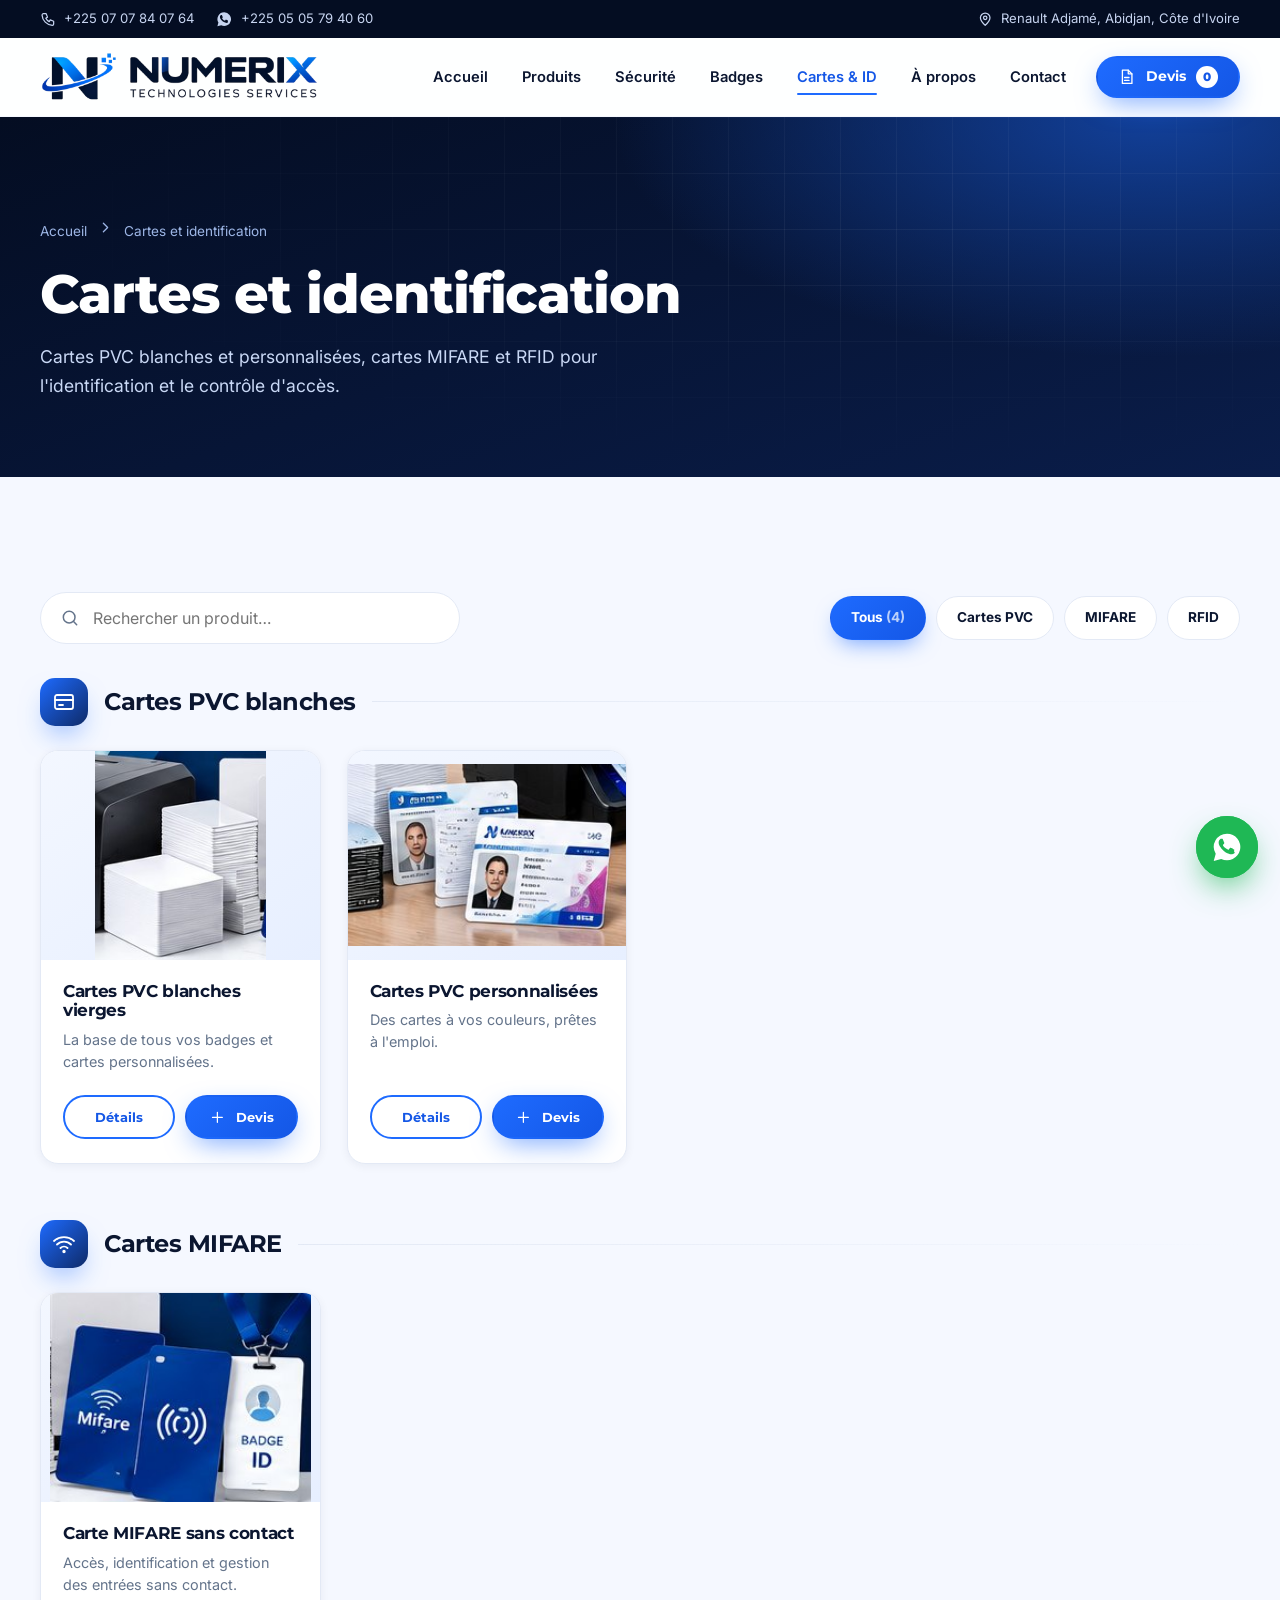
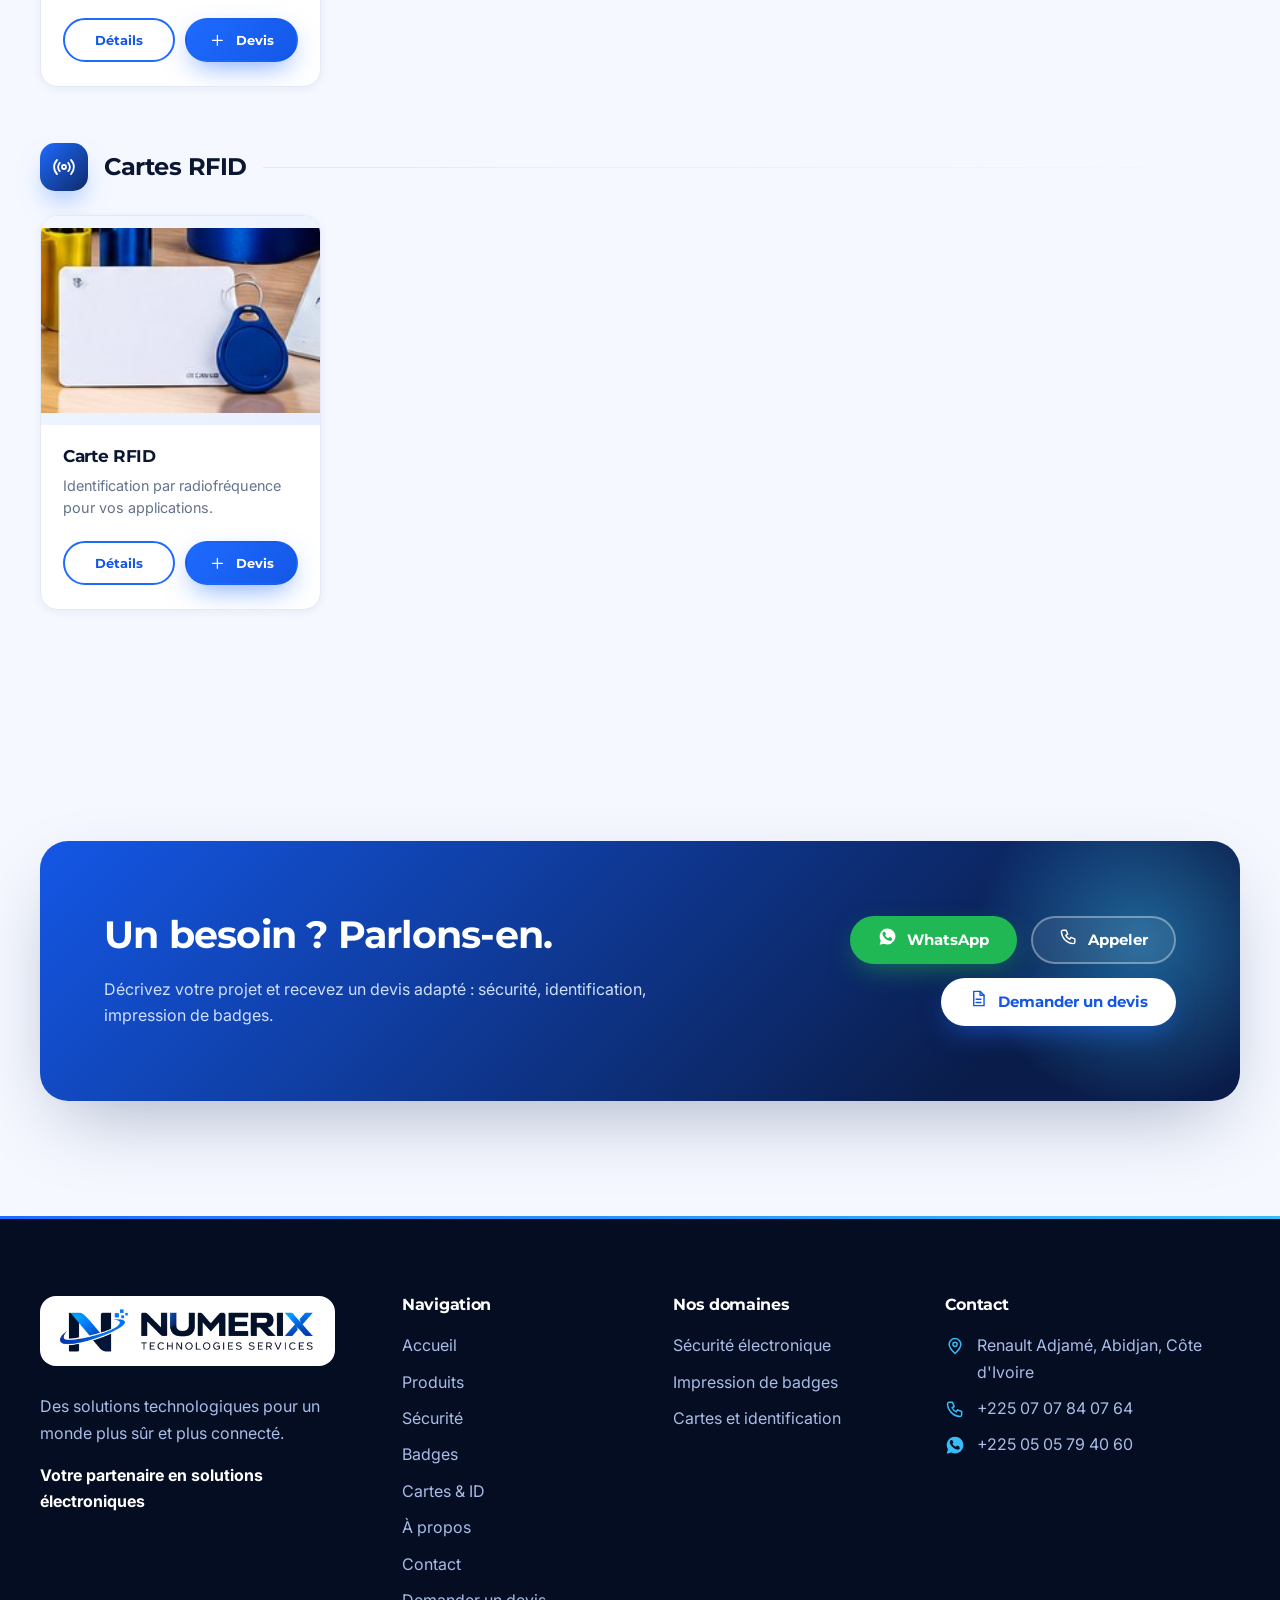
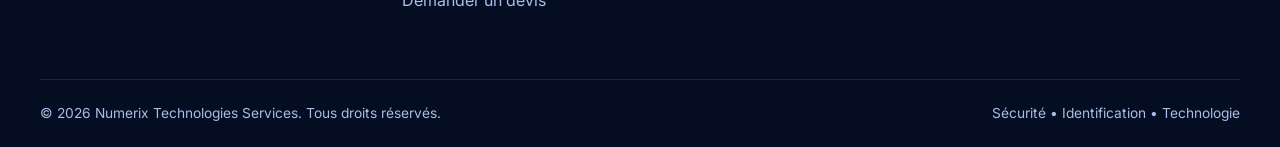
==== cartes.html @ d0f05a11 "Site Numerix Technologies Services" ====
<!DOCTYPE html>
<html lang="fr">
<head>
<meta charset="utf-8">
<meta name="viewport" content="width=device-width,initial-scale=1">
<title>Cartes et identification | Numerix Technologies Services</title>
<meta name="description" content="Cartes PVC blanches et personnalisées, cartes MIFARE et RFID pour l'identification et le contrôle d'accès.">
<meta name="theme-color" content="#071433">
<meta property="og:type" content="website">
<meta property="og:title" content="Cartes et identification | Numerix Technologies Services">
<meta property="og:description" content="Cartes PVC blanches et personnalisées, cartes MIFARE et RFID pour l'identification et le contrôle d'accès.">
<meta property="og:image" content="images/og.jpg">
<meta property="og:locale" content="fr_CI">
<link rel="icon" type="image/png" href="images/favicon-64.png">
<link rel="apple-touch-icon" href="images/favicon.png">
<link rel="preconnect" href="https://fonts.googleapis.com">
<link rel="preconnect" href="https://fonts.gstatic.com" crossorigin>
<link href="https://fonts.googleapis.com/css2?family=Inter:wght@400;500;600;700&family=Montserrat:wght@600;700;800&display=swap" rel="stylesheet">
<link rel="stylesheet" href="css/style.css">
</head>
<body data-page="cartes">
<div id="site-header"></div>
<noscript><div class="noscript">Veuillez activer JavaScript pour afficher le catalogue de produits.</div></noscript>
<main id="main">
<section class="page-hero"><div class="container">
  <nav class="crumbs" aria-label="Fil d'Ariane"><a href="index.html">Accueil</a> <i data-icon="chevr"></i> <span>Cartes et identification</span></nav>
  <h1 data-reveal>Cartes et identification</h1>
  <p data-reveal style="--d:.1s">Cartes PVC blanches et personnalisées, cartes MIFARE et RFID pour l'identification et le contrôle d'accès.</p>
</div></section>
<section class="section"><div class="container"><div id="catalog" data-group="cartes"></div></div></section>
<section class="section"><div class="container">
  <div class="cta" data-reveal="zoom">
    <div>
      <h2>Un besoin ? Parlons-en.</h2>
      <p>Décrivez votre projet et recevez un devis adapté : sécurité, identification, impression de badges.</p>
    </div>
    <div class="btns">
      <a class="btn btn-wa" data-link="wa"><i data-icon="whatsapp"></i> WhatsApp</a>
      <a class="btn btn-ghost" data-link="tel"><i data-icon="phone"></i> Appeler</a>
      <a class="btn btn-primary" href="devis.html" style="background:#fff;color:var(--blue-600)"><i data-icon="file"></i> Demander un devis</a>
    </div>
  </div>
</div></section>
</main>
<div id="site-footer"></div>
<script src="js/config.js"></script>
<script src="js/products.js"></script>
<script src="js/site.js"></script>
</body>
</html>
---- css/style.css ----
/* ==========================================================================
   NUMERIX TECHNOLOGIES SERVICES — Feuille de style
   Palette tirée du logo : bleu nuit + bleu électrique
   ========================================================================== */
:root{
  --navy-950:#040d22; --navy-900:#071433; --navy-800:#0a1d4a; --navy-700:#0e2a68;
  --blue-600:#1457e6; --blue-500:#1e6bff; --blue-400:#4d8dff; --sky:#38bdf8;
  --ink:#0b1630; --text:#33415c; --muted:#64748b;
  --bg:#f5f8ff; --white:#fff; --line:#e3e9f5;
  --wa:#1fb855; --wa-dark:#17a14a;
  --radius:18px; --radius-lg:28px;
  --shadow-sm:0 2px 10px rgba(10,29,74,.06);
  --shadow:0 12px 40px -12px rgba(10,29,74,.22);
  --shadow-lg:0 30px 80px -24px rgba(10,29,74,.35);
  --ease:cubic-bezier(.22,.8,.24,1);
  --head:'Montserrat',system-ui,sans-serif; --body:'Inter',system-ui,sans-serif;
  --header-h:78px;
}
*,*::before,*::after{box-sizing:border-box}
html{scroll-behavior:smooth;-webkit-text-size-adjust:100%}
body{margin:0;font-family:var(--body);font-size:16px;line-height:1.65;color:var(--text);background:var(--bg);overflow-x:hidden;opacity:0;animation:pageIn .6s .05s var(--ease) forwards}
@keyframes pageIn{to{opacity:1}}
img{max-width:100%;display:block}
a{color:inherit;text-decoration:none}
h1,h2,h3,h4{font-family:var(--head);color:var(--ink);line-height:1.15;margin:0 0 .5em;letter-spacing:-.02em}
p{margin:0 0 1em}
ul{margin:0;padding:0;list-style:none}
button{font:inherit;cursor:pointer}
:focus-visible{outline:3px solid var(--blue-400);outline-offset:3px;border-radius:6px}
.container{width:min(1200px,100% - 40px);margin-inline:auto}
.skip{position:absolute;left:-999px;top:8px;background:var(--blue-500);color:#fff;padding:10px 16px;border-radius:8px;z-index:999}
.skip:focus{left:8px}
.sr{position:absolute;width:1px;height:1px;overflow:hidden;clip:rect(0 0 0 0)}
svg.i{width:1.25em;height:1.25em;fill:none;stroke:currentColor;stroke-width:1.8;stroke-linecap:round;stroke-linejoin:round;flex:none}

/* ---------- Barre de progression + préchargement ---------- */
#progress{position:fixed;top:0;left:0;height:3px;width:0;background:linear-gradient(90deg,var(--blue-500),var(--sky));z-index:1100;transition:width .1s linear}

/* ---------- Boutons ---------- */
.btn{display:inline-flex;align-items:center;justify-content:center;gap:10px;min-height:48px;padding:0 26px;border-radius:999px;font-family:var(--head);font-weight:700;font-size:.95rem;border:2px solid transparent;transition:transform .35s var(--ease),box-shadow .35s var(--ease),background .3s,color .3s,border-color .3s;position:relative;overflow:hidden;cursor:pointer;white-space:nowrap}
.btn:hover{transform:translateY(-3px)}
.btn-primary{background:linear-gradient(135deg,var(--blue-500),var(--blue-600));color:#fff;box-shadow:0 10px 28px -8px rgba(30,107,255,.65)}
.btn-primary:hover{box-shadow:0 16px 36px -8px rgba(30,107,255,.8)}
.btn-primary::after{content:"";position:absolute;inset:0;background:linear-gradient(110deg,transparent 30%,rgba(255,255,255,.35) 50%,transparent 70%);transform:translateX(-120%);transition:transform .8s var(--ease)}
.btn-primary:hover::after{transform:translateX(120%)}
.btn-ghost{background:rgba(255,255,255,.08);color:#fff;border-color:rgba(255,255,255,.35);backdrop-filter:blur(6px)}
.btn-ghost:hover{background:#fff;color:var(--navy-800)}
.btn-outline{background:transparent;color:var(--blue-600);border-color:var(--blue-500)}
.btn-outline:hover{background:var(--blue-500);color:#fff}
.btn-wa{background:var(--wa);color:#fff;box-shadow:0 10px 28px -8px rgba(31,184,85,.6)}
.btn-wa:hover{background:var(--wa-dark)}
.btn-sm{min-height:42px;padding:0 20px;font-size:.88rem}
.btn-block{width:100%}

/* ---------- Barre supérieure + En-tête ---------- */
.topbar{background:var(--navy-950);color:#c7d4f0;font-size:.82rem}
.topbar .container{display:flex;justify-content:space-between;align-items:center;gap:16px;min-height:38px;flex-wrap:wrap}
.topbar a{display:inline-flex;align-items:center;gap:8px;transition:color .2s}
.topbar a:hover{color:#fff}
.topbar .tb-left,.topbar .tb-right{display:flex;gap:22px;align-items:center;flex-wrap:wrap}
.header{position:sticky;top:0;z-index:1000;border-bottom:1px solid transparent;transition:box-shadow .3s,border-color .3s}
.header::before{content:"";position:absolute;inset:0;z-index:-1;background:rgba(255,255,255,.88);backdrop-filter:blur(16px) saturate(1.4);-webkit-backdrop-filter:blur(16px) saturate(1.4);transition:background .3s}
.header.scrolled{box-shadow:0 8px 30px -12px rgba(10,29,74,.22);border-color:var(--line)}
.header.scrolled::before{background:rgba(255,255,255,.96)}
.brand,.burger{position:relative;z-index:1001}
.header .container{display:flex;align-items:center;justify-content:space-between;height:var(--header-h);gap:24px}
.brand{display:flex;align-items:center;flex:none}
.brand img{height:50px;width:auto;transition:transform .4s var(--ease)}
.brand:hover img{transform:scale(1.05)}
.nav{display:flex;align-items:center;gap:6px}
.nav a.link{position:relative;padding:10px 14px;font-weight:600;font-size:.92rem;color:var(--ink);border-radius:10px;transition:color .2s}
.nav a.link::after{content:"";position:absolute;left:14px;right:14px;bottom:4px;height:2px;border-radius:2px;background:var(--blue-500);transform:scaleX(0);transform-origin:left;transition:transform .35s var(--ease)}
.nav a.link:hover,.nav a.link.active{color:var(--blue-600)}
.nav a.link:hover::after,.nav a.link.active::after{transform:scaleX(1)}
.nav .btn{margin-left:10px}
.devis-count{display:inline-grid;place-items:center;min-width:22px;height:22px;padding:0 6px;border-radius:99px;background:#fff;color:var(--blue-600);font-size:.75rem;font-weight:800}
.burger{display:none;width:48px;height:48px;border-radius:14px;border:1px solid var(--line);background:#fff;place-items:center;position:relative}
.burger span{position:absolute;left:13px;right:13px;height:2px;background:var(--ink);border-radius:2px;transition:transform .35s var(--ease),opacity .2s,top .35s var(--ease)}
.burger span:nth-child(1){top:16px}.burger span:nth-child(2){top:23px}.burger span:nth-child(3){top:30px}
.burger.open span:nth-child(1){top:23px;transform:rotate(45deg)}
.burger.open span:nth-child(2){opacity:0}
.burger.open span:nth-child(3){top:23px;transform:rotate(-45deg)}

/* ---------- HERO ---------- */
.hero{position:relative;background:radial-gradient(1200px 600px at 85% -10%,#12409a 0%,transparent 60%),linear-gradient(160deg,var(--navy-950),var(--navy-800) 70%,#0b2a73);color:#fff;overflow:hidden;isolation:isolate}
.hero::before{content:"";position:absolute;inset:0;background-image:linear-gradient(rgba(255,255,255,.05) 1px,transparent 1px),linear-gradient(90deg,rgba(255,255,255,.05) 1px,transparent 1px);background-size:56px 56px;mask-image:radial-gradient(ellipse at 60% 40%,#000 20%,transparent 75%);-webkit-mask-image:radial-gradient(ellipse at 60% 40%,#000 20%,transparent 75%);z-index:-1}
.orb{position:absolute;border-radius:50%;filter:blur(70px);opacity:.55;z-index:-1;animation:float 14s ease-in-out infinite}
.orb.a{width:420px;height:420px;background:#1e6bff;top:-120px;right:8%}
.orb.b{width:320px;height:320px;background:#38bdf8;bottom:-120px;left:-60px;animation-delay:-5s;opacity:.35}
.orb.c{width:200px;height:200px;background:#6d5cff;top:40%;left:44%;animation-delay:-9s;opacity:.28}
@keyframes float{0%,100%{transform:translate3d(0,0,0) scale(1)}50%{transform:translate3d(30px,-34px,0) scale(1.1)}}
.particles{position:absolute;inset:0;z-index:-1;pointer-events:none}
.particles i{position:absolute;width:8px;height:8px;background:rgba(77,141,255,.7);border-radius:2px;animation:rise linear infinite}
@keyframes rise{from{transform:translateY(0) rotate(0);opacity:0}15%{opacity:1}to{transform:translateY(-110vh) rotate(180deg);opacity:0}}
.hero-inner{display:grid;grid-template-columns:1.05fr .95fr;gap:48px;align-items:center;min-height:calc(100vh - var(--header-h) - 38px);min-height:calc(100svh - var(--header-h) - 38px);max-height:860px;padding:56px 0 100px}
.hero-slides{position:relative;min-height:420px}
.slide{position:absolute;inset:0;opacity:0;visibility:hidden;transition:opacity .7s,visibility .7s}
.slide.active{opacity:1;visibility:visible;position:relative}
.eyebrow{display:inline-flex;align-items:center;gap:10px;padding:8px 16px;border-radius:99px;background:rgba(77,141,255,.16);border:1px solid rgba(124,170,255,.35);color:#bcd3ff;font-size:.8rem;font-weight:700;letter-spacing:.12em;text-transform:uppercase;margin-bottom:22px}
.eyebrow .dot{width:8px;height:8px;border-radius:50%;background:var(--sky);box-shadow:0 0 0 0 rgba(56,189,248,.7);animation:pulse 2s infinite}
@keyframes pulse{70%{box-shadow:0 0 0 12px rgba(56,189,248,0)}100%{box-shadow:0 0 0 0 rgba(56,189,248,0)}}
.hero h1,.hero .hl{font-size:clamp(2.1rem,4.4vw,3.8rem);color:#fff;font-weight:800;margin:0 0 .45em;font-family:var(--head);line-height:1.12;letter-spacing:-.02em}
.hero .w.em{background:linear-gradient(90deg,#6fa3ff,var(--sky));-webkit-background-clip:text;background-clip:text;color:transparent}
.hero p.lead{font-size:clamp(1rem,1.5vw,1.2rem);color:#c9d8f5;max-width:560px;margin-bottom:30px}
.hero .btns{display:flex;gap:14px;flex-wrap:wrap}
.slide.active .w{display:inline-block;opacity:0;transform:translateY(26px);animation:wordUp .8s var(--ease) forwards}
.slide.active .eyebrow,.slide.active p.lead,.slide.active .btns{opacity:0;animation:fadeUp .8s .35s var(--ease) forwards}
.slide.active p.lead{animation-delay:.55s}.slide.active .btns{animation-delay:.75s}
@keyframes wordUp{to{opacity:1;transform:none}}
@keyframes fadeUp{from{opacity:0;transform:translateY(20px)}to{opacity:1;transform:none}}
.hero-visual{position:relative;display:grid;place-items:center;perspective:1200px}
.show-card{position:relative;width:min(100%,520px);aspect-ratio:1/1;border-radius:var(--radius-lg);background:linear-gradient(145deg,#fff,#eaf1ff);box-shadow:var(--shadow-lg),0 0 0 1px rgba(255,255,255,.25);overflow:hidden;transform-style:preserve-3d;transition:transform .2s ease-out}
.show-card img{position:absolute;inset:0;width:100%;height:100%;object-fit:cover;opacity:0;transform:scale(1.12);transition:opacity .9s,transform 6s linear}
.show-card img.active{opacity:1;transform:scale(1)}
.show-card::after{content:"";position:absolute;inset:0;background:linear-gradient(180deg,transparent 60%,rgba(7,20,51,.25));pointer-events:none}
.scan{position:absolute;left:0;right:0;height:3px;background:linear-gradient(90deg,transparent,var(--sky),transparent);box-shadow:0 0 22px 4px rgba(56,189,248,.7);animation:scan 4.5s ease-in-out infinite;z-index:2}
@keyframes scan{0%,100%{top:6%;opacity:0}10%,90%{opacity:1}50%{top:94%}}
.chip{position:absolute;display:flex;align-items:center;gap:10px;padding:12px 16px;border-radius:16px;background:rgba(255,255,255,.96);color:var(--ink);font-family:var(--head);font-weight:700;font-size:.82rem;box-shadow:var(--shadow);z-index:3;animation:bob 6s ease-in-out infinite}
.chip svg{color:var(--blue-500);width:1.5em;height:1.5em}
.chip small{display:block;font-family:var(--body);font-weight:500;color:var(--muted);font-size:.72rem}
.chip.c1{top:8%;left:-6%}.chip.c2{bottom:12%;right:-5%;animation-delay:-2s}.chip.c3{bottom:-3%;left:8%;animation-delay:-4s}
@keyframes bob{0%,100%{transform:translateY(0)}50%{transform:translateY(-12px)}}
.hero-ctrl{position:absolute;left:0;right:0;bottom:30px;z-index:5}
.hero-ctrl .container{display:flex;align-items:center;gap:18px}
.dots{display:flex;gap:10px;flex:1;max-width:420px}
.dots button{flex:1;height:44px;padding:0;background:none;border:0;position:relative;color:rgba(255,255,255,.7);font-family:var(--head);font-weight:700;font-size:.78rem;text-align:left;display:flex;align-items:flex-end;padding-bottom:6px}
.dots button::before{content:"";position:absolute;left:0;right:0;bottom:0;height:3px;border-radius:3px;background:rgba(255,255,255,.22)}
.dots button::after{content:"";position:absolute;left:0;bottom:0;height:3px;border-radius:3px;background:var(--sky);width:0}
.dots button.active{color:#fff}
.dots button.active::after{animation:prog var(--dur,6s) linear forwards}
.hero.paused .dots button.active::after{animation-play-state:paused}
@keyframes prog{to{width:100%}}
.arrows{display:flex;gap:10px;margin-left:auto}
.arrows button{width:48px;height:48px;border-radius:50%;border:1px solid rgba(255,255,255,.35);background:rgba(255,255,255,.08);color:#fff;display:grid;place-items:center;transition:background .3s,transform .3s var(--ease)}
.arrows button:hover{background:var(--blue-500);transform:scale(1.08)}
.scroll-hint{position:absolute;right:20px;bottom:36px;display:none}

/* ---------- Bandeau défilant ---------- */
.marquee{background:#fff;border-bottom:1px solid var(--line);overflow:hidden;padding:18px 0;position:relative}
.marquee::before,.marquee::after{content:"";position:absolute;top:0;bottom:0;width:90px;z-index:2;pointer-events:none}
.marquee::before{left:0;background:linear-gradient(90deg,#fff,transparent)}.marquee::after{right:0;background:linear-gradient(-90deg,#fff,transparent)}
.track{display:flex;gap:56px;width:max-content;animation:marq 38s linear infinite}
.marquee:hover .track{animation-play-state:paused}
.track span{display:inline-flex;align-items:center;gap:12px;font-family:var(--head);font-weight:700;color:var(--navy-800);font-size:.95rem;white-space:nowrap}
.track span svg{color:var(--blue-500)}
@keyframes marq{to{transform:translateX(-50%)}}

/* ---------- Sections ---------- */
section{position:relative}
.section{padding:clamp(64px,9vw,120px) 0}
.section.alt{background:#fff}
.section.dark{background:linear-gradient(160deg,var(--navy-950),var(--navy-800));color:#c9d8f5}
.section.dark h2,.section.dark h3{color:#fff}
.sh{max-width:720px;margin:0 auto clamp(36px,5vw,64px);text-align:center}
.sh.left{margin-left:0;text-align:left}
.kicker{display:inline-block;font-family:var(--head);font-weight:800;font-size:.78rem;letter-spacing:.18em;text-transform:uppercase;color:var(--blue-500);margin-bottom:14px;position:relative;padding:0 34px}
.kicker::before,.kicker::after{content:"";position:absolute;top:50%;width:24px;height:2px;background:var(--blue-500);border-radius:2px}
.kicker::before{left:0}.kicker::after{right:0}
.sh.left .kicker{padding-left:0}.sh.left .kicker::before{display:none}
.section.dark .kicker{color:var(--sky)}.section.dark .kicker::before,.section.dark .kicker::after{background:var(--sky)}
.sh h2{font-size:clamp(1.8rem,3.4vw,2.8rem);font-weight:800}
.sh p{color:var(--muted);font-size:1.05rem}
.section.dark .sh p{color:#a9bde6}

/* ---------- Cartes catégories ---------- */
.grid{display:grid;gap:26px}
.grid.cats{grid-template-columns:repeat(3,1fr)}
.tilt{transform-style:preserve-3d;transition:transform .25s ease-out,box-shadow .4s}
.cat-card{position:relative;background:#fff;border:1px solid var(--line);border-radius:var(--radius-lg);padding:34px 30px 30px;overflow:hidden;display:flex;flex-direction:column;gap:12px;box-shadow:var(--shadow-sm);transition:transform .4s var(--ease),box-shadow .4s,border-color .4s}
.cat-card::before{content:"";position:absolute;inset:0;background:radial-gradient(500px circle at var(--mx,50%) var(--my,0%),rgba(30,107,255,.12),transparent 45%);opacity:0;transition:opacity .4s}
.cat-card:hover{transform:translateY(-8px);box-shadow:var(--shadow);border-color:#c9d9ff}
.cat-card:hover::before{opacity:1}
.cat-ic{width:64px;height:64px;border-radius:20px;display:grid;place-items:center;background:linear-gradient(135deg,var(--blue-500),var(--navy-700));color:#fff;box-shadow:0 14px 28px -10px rgba(30,107,255,.6);transition:transform .5s var(--ease)}
.cat-ic svg{width:30px;height:30px}
.cat-card:hover .cat-ic{transform:rotate(-8deg) scale(1.1)}
.cat-card h3{font-size:1.25rem;margin:8px 0 0}
.cat-card p{color:var(--muted);margin:0;font-size:.95rem}
.cat-card .go{margin-top:auto;padding-top:10px;display:inline-flex;align-items:center;gap:8px;font-family:var(--head);font-weight:700;color:var(--blue-600);font-size:.9rem}
.cat-card .go svg{transition:transform .35s var(--ease)}
.cat-card:hover .go svg{transform:translateX(6px)}
.cat-card .num{position:absolute;right:22px;top:10px;font-family:var(--head);font-weight:800;font-size:4.5rem;color:rgba(30,107,255,.07);line-height:1}

/* ---------- Cartes produits ---------- */
.grid.prods{grid-template-columns:repeat(auto-fill,minmax(270px,1fr))}
.p-card{background:#fff;border:1px solid var(--line);border-radius:var(--radius);overflow:hidden;display:flex;flex-direction:column;box-shadow:var(--shadow-sm);transition:transform .4s var(--ease),box-shadow .4s,border-color .4s;position:relative}
.p-card:hover{transform:translateY(-8px);box-shadow:var(--shadow);border-color:#c9d9ff}
.p-img{position:relative;aspect-ratio:4/3;background:linear-gradient(145deg,#f3f7ff,#e7efff);overflow:hidden;display:block}
.p-img::before,.g-main::before{content:"";position:absolute;inset:-24px;background:var(--pimg) center/cover;filter:blur(22px) saturate(1.15);opacity:.8;transform:scale(1.1)}
.p-img img{position:relative;z-index:1;width:100%;height:100%;object-fit:contain;transition:transform .8s var(--ease)}
.p-card:hover .p-img img{transform:scale(1.09)}
.p-img::after{content:"";position:absolute;inset:0;background:linear-gradient(180deg,transparent 55%,rgba(7,20,51,.18));opacity:0;transition:opacity .4s}
.p-card:hover .p-img::after{opacity:1}
.p-badge{position:absolute;top:14px;left:14px;z-index:2;padding:6px 14px;border-radius:99px;font-family:var(--head);font-weight:800;font-size:.72rem;letter-spacing:.06em;text-transform:uppercase;background:var(--blue-500);color:#fff;box-shadow:0 8px 18px -6px rgba(30,107,255,.7)}
.p-cat{position:absolute;bottom:12px;left:14px;z-index:2;padding:5px 12px;border-radius:99px;font-size:.72rem;font-weight:700;background:rgba(255,255,255,.94);color:var(--navy-800);backdrop-filter:blur(6px);opacity:0;transform:translateY(8px);transition:.4s var(--ease)}
.p-card:hover .p-cat{opacity:1;transform:none}
.ph{width:100%;height:100%;display:grid;place-items:center;background:radial-gradient(circle at 30% 20%,#fff,#e4edff 70%);color:var(--blue-500)}
.ph div{text-align:center;padding:20px}
.ph svg{width:54px;height:54px;stroke-width:1.4;opacity:.8}
.ph small{display:block;margin-top:8px;font-size:.72rem;color:var(--muted);font-weight:600;letter-spacing:.04em}
.p-body{padding:22px 22px 24px;display:flex;flex-direction:column;gap:8px;flex:1}
.p-body h3{font-size:1.06rem;margin:0}
.p-body h3 a:hover{color:var(--blue-600)}
.p-body p{margin:0;color:var(--muted);font-size:.9rem;line-height:1.55}
.price-row{display:flex;align-items:baseline;gap:10px;flex-wrap:wrap;min-height:0}
.price{font-family:var(--head);font-weight:800;font-size:1.3rem;color:var(--blue-600)}
.price small{font-size:.75rem;font-weight:700;color:var(--muted)}
.price-old{color:var(--muted);text-decoration:line-through;font-size:.9rem}
.price-empty{font-size:.85rem;font-weight:600;color:var(--muted)}
.p-actions{display:flex;gap:10px;margin-top:auto;padding-top:14px}
.p-actions .btn{flex:1;min-height:44px;padding:0 14px;font-size:.84rem}
.p-actions .btn-icon{flex:none;width:44px;padding:0}
.added{background:#e8fbef!important;border-color:var(--wa)!important;color:var(--wa-dark)!important}

/* ---------- Filtres ---------- */
.toolbar{display:flex;gap:16px;align-items:center;justify-content:space-between;flex-wrap:wrap;margin-bottom:34px}
.search{position:relative;flex:1;min-width:240px;max-width:420px}
.search input{width:100%;height:52px;border-radius:99px;border:1.5px solid var(--line);background:#fff;padding:0 22px 0 52px;font:inherit;color:var(--ink);transition:border-color .3s,box-shadow .3s}
.search input:focus{outline:none;border-color:var(--blue-500);box-shadow:0 0 0 5px rgba(30,107,255,.14)}
.search svg{position:absolute;left:20px;top:50%;transform:translateY(-50%);color:var(--muted)}
.filters{display:flex;gap:10px;flex-wrap:wrap}
.filters button{min-height:44px;padding:0 20px;border-radius:99px;border:1.5px solid var(--line);background:#fff;color:var(--ink);font-weight:700;font-size:.85rem;transition:.3s var(--ease)}
.filters button:hover{border-color:var(--blue-400);color:var(--blue-600)}
.filters button.active{background:linear-gradient(135deg,var(--blue-500),var(--blue-600));color:#fff;border-color:transparent;box-shadow:0 10px 22px -8px rgba(30,107,255,.65)}
.cat-title{display:flex;align-items:center;gap:16px;margin:56px 0 24px;font-size:1.5rem}
.cat-title:first-child{margin-top:0}
.cat-title .cat-ic{width:48px;height:48px;border-radius:15px}
.cat-title .cat-ic svg{width:24px;height:24px}
.cat-title::after{content:"";flex:1;height:1px;background:linear-gradient(90deg,var(--line),transparent)}
.empty{text-align:center;padding:60px 20px;color:var(--muted);display:none}
.empty.show{display:block}

/* ---------- Bandeau gamme (parallax) ---------- */
.band{position:relative;min-height:520px;padding:90px 0;display:flex;align-items:center;overflow:hidden;color:#fff;isolation:isolate}
.band .bg{position:absolute;inset:-12% 0;background-size:cover;background-position:center;z-index:-2;will-change:transform}
.band::after{content:"";position:absolute;inset:0;background:linear-gradient(90deg,rgba(4,13,34,.94) 0%,rgba(7,20,51,.82) 42%,rgba(7,20,51,.25) 100%);z-index:-1}
.band h2{color:#fff;font-size:clamp(1.8rem,3.4vw,2.8rem);font-weight:800}
.band p{color:#c9d8f5;max-width:520px}
.band ul{margin:22px 0 32px;display:grid;gap:12px}
.band li{display:flex;gap:12px;align-items:center;font-weight:600}
.band li svg{color:var(--sky)}

/* ---------- Atouts ---------- */
.grid.why{grid-template-columns:repeat(4,1fr);gap:22px}
.why-card{padding:30px 26px;border-radius:var(--radius);background:rgba(255,255,255,.06);border:1px solid rgba(255,255,255,.14);transition:transform .4s var(--ease),background .4s,border-color .4s}
.why-card:hover{transform:translateY(-8px);background:rgba(255,255,255,.1);border-color:rgba(124,170,255,.5)}
.why-card .cat-ic{margin-bottom:18px}
.why-card h3{font-size:1.1rem;color:#fff}
.why-card p{margin:0;color:#a9bde6;font-size:.93rem}

/* ---------- Statistiques ---------- */
.stats{display:grid;grid-template-columns:repeat(3,1fr);gap:20px;margin-top:-64px;position:relative;z-index:6}
.stat{background:#fff;border-radius:var(--radius);padding:28px 24px;text-align:center;box-shadow:var(--shadow);border:1px solid var(--line)}
.stat b{display:block;font-family:var(--head);font-size:clamp(2rem,4vw,3rem);font-weight:800;color:var(--blue-600);line-height:1}
.stat span{display:block;margin-top:8px;color:var(--muted);font-weight:600;font-size:.92rem}

/* ---------- Secteurs ---------- */
.sectors{display:flex;flex-wrap:wrap;gap:12px;justify-content:center}
.sector{display:inline-flex;align-items:center;gap:10px;padding:14px 22px;border-radius:99px;background:#fff;border:1px solid var(--line);font-weight:700;color:var(--ink);box-shadow:var(--shadow-sm);transition:transform .35s var(--ease),border-color .3s,box-shadow .3s}
.sector svg{color:var(--blue-500)}
.sector:hover{transform:translateY(-5px) scale(1.04);border-color:var(--blue-400);box-shadow:var(--shadow)}

/* ---------- Étapes ---------- */
.steps{display:grid;grid-template-columns:repeat(3,1fr);gap:26px;counter-reset:s;position:relative}
.step{background:#fff;border-radius:var(--radius);padding:34px 28px;border:1px solid var(--line);position:relative;box-shadow:var(--shadow-sm);transition:transform .4s var(--ease),box-shadow .4s}
.step:hover{transform:translateY(-6px);box-shadow:var(--shadow)}
.step::before{counter-increment:s;content:"0" counter(s);display:grid;place-items:center;width:54px;height:54px;border-radius:50%;background:linear-gradient(135deg,var(--blue-500),var(--navy-700));color:#fff;font-family:var(--head);font-weight:800;margin-bottom:18px;box-shadow:0 12px 24px -8px rgba(30,107,255,.6)}
.step h3{font-size:1.15rem}.step p{margin:0;color:var(--muted)}

/* ---------- Appel à l'action ---------- */
.cta{padding:clamp(40px,6vw,72px) clamp(24px,5vw,64px);border-radius:var(--radius-lg);background:linear-gradient(135deg,var(--blue-600),var(--navy-800) 80%);color:#fff;display:grid;grid-template-columns:1.4fr 1fr;gap:30px;align-items:center;position:relative;overflow:hidden;box-shadow:var(--shadow-lg)}
.cta::before{content:"";position:absolute;right:-80px;top:-80px;width:360px;height:360px;border-radius:50%;background:radial-gradient(circle,rgba(56,189,248,.45),transparent 65%);animation:float 12s ease-in-out infinite}
.cta h2{color:#fff;font-size:clamp(1.6rem,3vw,2.4rem);position:relative}
.cta p{color:#cfe0ff;position:relative;margin:0}
.cta .btns{display:flex;gap:14px;flex-wrap:wrap;justify-content:flex-end;position:relative}

/* ---------- Pied de page ---------- */
.footer{background:var(--navy-950);color:#a9bde6;padding:80px 0 0;position:relative;overflow:hidden}
.footer::before{content:"";position:absolute;inset:0 0 auto 0;height:3px;background:linear-gradient(90deg,var(--blue-500),var(--sky),var(--blue-500));background-size:200% 100%;animation:shine 6s linear infinite}
@keyframes shine{to{background-position:200% 0}}
.f-grid{display:grid;grid-template-columns:1.4fr 1fr 1fr 1.3fr;gap:44px;padding-bottom:56px}
.f-logo{display:inline-block;background:#fff;border-radius:16px;padding:12px 18px;margin-bottom:20px}
.f-logo img{height:46px;width:auto}
.footer h4{color:#fff;font-size:1rem;margin-bottom:18px}
.footer li{margin-bottom:10px}
.footer a{transition:color .2s,transform .2s;display:inline-block}
.footer a:hover{color:#fff;transform:translateX(4px)}
.f-contact li{display:flex;gap:12px;align-items:flex-start}
.f-contact svg{color:var(--sky);margin-top:4px}
.socials{display:flex;gap:10px;margin-top:20px}
.socials a{width:44px;height:44px;border-radius:50%;display:grid;place-items:center;background:rgba(255,255,255,.08);transition:background .3s,transform .3s var(--ease)}
.socials a:hover{background:var(--blue-500);transform:translateY(-4px)!important}
.copy{border-top:1px solid rgba(255,255,255,.1);padding:22px 0;display:flex;justify-content:space-between;gap:12px;flex-wrap:wrap;font-size:.86rem}

/* ---------- Pages internes ---------- */
.page-hero{background:radial-gradient(900px 400px at 90% 0%,#12409a,transparent 60%),linear-gradient(160deg,var(--navy-950),var(--navy-800));color:#fff;padding:clamp(56px,8vw,110px) 0 clamp(48px,6vw,80px);position:relative;overflow:hidden}
.page-hero::before{content:"";position:absolute;inset:0;background-image:linear-gradient(rgba(255,255,255,.05) 1px,transparent 1px),linear-gradient(90deg,rgba(255,255,255,.05) 1px,transparent 1px);background-size:56px 56px;mask-image:radial-gradient(ellipse at 70% 30%,#000 10%,transparent 70%);-webkit-mask-image:radial-gradient(ellipse at 70% 30%,#000 10%,transparent 70%)}
.page-hero .container{position:relative}
.crumbs{display:flex;gap:10px;align-items:center;font-size:.85rem;color:#9db6e6;margin-bottom:20px;flex-wrap:wrap}
.crumbs a:hover{color:#fff}
.page-hero h1{color:#fff;font-size:clamp(2rem,4.4vw,3.4rem);font-weight:800;margin-bottom:.3em}
.page-hero p{color:#c9d8f5;max-width:640px;font-size:1.1rem;margin:0}

/* ---------- Fiche produit ---------- */
.detail{display:grid;grid-template-columns:1.05fr 1fr;gap:clamp(28px,5vw,64px);align-items:start}
.gallery{position:sticky;top:calc(var(--header-h) + 20px)}
.g-main{position:relative;aspect-ratio:1/1;border-radius:var(--radius-lg);overflow:hidden;background:linear-gradient(145deg,#f3f7ff,#e4edff);border:1px solid var(--line);box-shadow:var(--shadow);cursor:zoom-in}
.g-main img{position:relative;z-index:1;width:100%;height:100%;object-fit:contain;transition:transform .15s ease-out,opacity .4s}
.g-main.zoom img{transform:scale(1.8)}
.thumbs{display:flex;gap:12px;margin-top:14px;flex-wrap:wrap}
.thumbs button{width:84px;height:84px;border-radius:14px;overflow:hidden;border:2px solid var(--line);padding:0;background:#fff;transition:.3s var(--ease)}
.thumbs button img{width:100%;height:100%;object-fit:cover}
.thumbs button.active,.thumbs button:hover{border-color:var(--blue-500);transform:translateY(-3px)}
.d-info h1{font-size:clamp(1.7rem,3vw,2.5rem);font-weight:800}
.d-cat{display:inline-flex;align-items:center;gap:8px;padding:7px 16px;border-radius:99px;background:#e8f0ff;color:var(--blue-600);font-weight:700;font-size:.82rem;margin-bottom:16px}
.d-price{margin:18px 0;padding:18px 22px;border-radius:var(--radius);background:linear-gradient(135deg,#eef4ff,#fff);border:1px solid var(--line)}
.d-price .price{font-size:1.9rem}
.d-block{margin:26px 0}
.d-block h3{font-size:1.05rem;display:flex;align-items:center;gap:10px}
.d-block h3 svg{color:var(--blue-500)}
.checks li{display:flex;gap:12px;align-items:flex-start;padding:7px 0}
.checks svg{color:var(--wa);margin-top:3px}
.tags{display:flex;flex-wrap:wrap;gap:10px}
.tags span{padding:8px 16px;border-radius:99px;background:#fff;border:1px solid var(--line);font-weight:600;font-size:.88rem;color:var(--ink)}
.d-actions{display:flex;gap:12px;flex-wrap:wrap;margin-top:28px}
.note-box{margin-top:22px;padding:16px 20px;border-radius:14px;background:#fff8e6;border:1px solid #f6e2a6;color:#7a5b00;font-size:.88rem}

/* ---------- Formulaires / devis ---------- */
.two{display:grid;grid-template-columns:1.1fr .9fr;gap:36px;align-items:start}
.card{background:#fff;border:1px solid var(--line);border-radius:var(--radius-lg);padding:clamp(24px,4vw,40px);box-shadow:var(--shadow-sm)}
.card h2,.card h3{font-size:1.4rem}
.field{margin-bottom:18px}
.field label{display:block;font-weight:700;font-size:.88rem;color:var(--ink);margin-bottom:8px}
.field input,.field textarea,.field select{width:100%;border:1.5px solid var(--line);border-radius:14px;background:#fbfdff;padding:14px 18px;font:inherit;color:var(--ink);transition:border-color .3s,box-shadow .3s,background .3s}
.field textarea{min-height:130px;resize:vertical}
.field input:focus,.field textarea:focus,.field select:focus{outline:none;border-color:var(--blue-500);box-shadow:0 0 0 5px rgba(30,107,255,.14);background:#fff}
.row2{display:grid;grid-template-columns:1fr 1fr;gap:18px}
.q-item{display:grid;grid-template-columns:64px 1fr auto;gap:14px;align-items:center;padding:14px;border:1px solid var(--line);border-radius:16px;margin-bottom:12px;background:#fbfdff;animation:fadeUp .5s var(--ease)}
.q-item .th{width:64px;height:64px;border-radius:12px;overflow:hidden;background:#e7efff}
.q-item .th img{width:100%;height:100%;object-fit:cover}
.q-item b{font-family:var(--head);font-size:.95rem;color:var(--ink);display:block;line-height:1.3}
.qty{display:inline-flex;align-items:center;border:1.5px solid var(--line);border-radius:99px;background:#fff;margin-top:8px}
.qty button{width:34px;height:34px;border:0;background:none;font-size:1.1rem;font-weight:800;color:var(--blue-600)}
.qty span{min-width:28px;text-align:center;font-weight:700}
.q-del{width:40px;height:40px;border-radius:50%;border:0;background:#fff0f0;color:#d33;display:grid;place-items:center;transition:.3s}
.q-del:hover{background:#d33;color:#fff}
.q-empty{text-align:center;padding:36px 12px;color:var(--muted)}
.contact-list li{display:flex;gap:16px;align-items:flex-start;padding:18px 0;border-bottom:1px solid var(--line)}
.contact-list li:last-child{border:0}
.contact-list .cat-ic{width:50px;height:50px;border-radius:16px}
.contact-list b{display:block;font-family:var(--head);color:var(--ink)}
.contact-list a:hover{color:var(--blue-600)}
.map{border-radius:var(--radius-lg);overflow:hidden;border:1px solid var(--line);min-height:320px;background:linear-gradient(135deg,#e7efff,#f7faff);display:grid;place-items:center;text-align:center;padding:30px}
.map iframe{width:100%;height:100%;min-height:360px;border:0}
.about-img{border-radius:var(--radius-lg);overflow:hidden;box-shadow:var(--shadow-lg);position:relative}
.about-img img{width:100%;transition:transform 1s var(--ease)}
.about-img:hover img{transform:scale(1.06)}
.about-grid{display:grid;grid-template-columns:1fr 1fr;gap:clamp(28px,5vw,64px);align-items:center}
.val-grid{display:grid;grid-template-columns:repeat(3,1fr);gap:22px}
.toast{position:fixed;left:50%;bottom:28px;transform:translate(-50%,120px);background:var(--navy-900);color:#fff;padding:14px 22px;border-radius:99px;font-weight:600;box-shadow:var(--shadow-lg);z-index:1200;transition:transform .5s var(--ease);display:flex;gap:10px;align-items:center;max-width:90vw}
.toast.show{transform:translate(-50%,0)}
.toast svg{color:var(--wa)}

/* ---------- Boutons flottants ---------- */
.float-wa{position:fixed;right:22px;bottom:22px;z-index:1050;width:62px;height:62px;border-radius:50%;background:var(--wa);color:#fff;display:grid;place-items:center;box-shadow:0 14px 32px -8px rgba(31,184,85,.8);transition:transform .35s var(--ease)}
.float-wa:hover{transform:scale(1.12) rotate(-6deg)}
.float-wa::before{content:"";position:absolute;inset:0;border-radius:50%;border:2px solid var(--wa);animation:ring 2.4s ease-out infinite}
@keyframes ring{to{transform:scale(1.7);opacity:0}}
.float-wa svg{width:32px;height:32px;fill:currentColor;stroke:none}
.float-devis{position:fixed;right:22px;bottom:100px;z-index:1050;display:none;align-items:center;gap:10px;padding:0 18px 0 16px;height:52px;border-radius:99px;background:var(--navy-800);color:#fff;font-family:var(--head);font-weight:700;font-size:.85rem;box-shadow:var(--shadow-lg);transition:transform .35s var(--ease)}
.float-devis.show{display:inline-flex;animation:fadeUp .5s var(--ease)}
.float-devis:hover{transform:translateY(-4px)}
.to-top{position:fixed;left:22px;bottom:22px;z-index:1050;width:50px;height:50px;border-radius:50%;background:#fff;border:1px solid var(--line);color:var(--navy-800);display:grid;place-items:center;box-shadow:var(--shadow);opacity:0;pointer-events:none;transform:translateY(20px);transition:.4s var(--ease)}
.to-top.show{opacity:1;pointer-events:auto;transform:none}
.to-top:hover{background:var(--blue-500);color:#fff}

/* ---------- Animations d'apparition ---------- */
[data-reveal]{opacity:0;transform:translateY(34px);transition:opacity .9s var(--ease),transform .9s var(--ease);transition-delay:var(--d,0s)}
[data-reveal="left"]{transform:translateX(-48px)}
[data-reveal="right"]{transform:translateX(48px)}
[data-reveal="zoom"]{transform:scale(.92)}
[data-reveal].in{opacity:1;transform:none}

/* ---------- Responsive ---------- */
@media (max-width:1080px){
  .grid.why{grid-template-columns:repeat(2,1fr)}
  .f-grid{grid-template-columns:1fr 1fr}
  .hero-inner{grid-template-columns:1fr;max-height:none;padding-bottom:140px;text-align:left}
  .hero-slides{min-height:360px}
  .hero-visual{order:-1}
  .show-card{width:min(78%,380px);aspect-ratio:4/3}
  .chip.c1{left:0}.chip.c2{right:0}
}
@media (max-width:900px){
  .burger{display:grid}
  .nav{position:fixed;inset:0;background:#fff;flex-direction:column;align-items:stretch;padding:calc(var(--header-h) + 54px) 24px 40px;gap:4px;transform:translateX(100%);transition:transform .5s var(--ease);overflow-y:auto;z-index:999}
  .nav.open{transform:none}
  .nav a.link{font-size:1.15rem;padding:16px 14px;border-bottom:1px solid var(--line);border-radius:0}
  .nav a.link::after{display:none}
  .nav .btn{margin:18px 0 0}
  .grid.cats,.steps,.val-grid{grid-template-columns:1fr}
  .stats{grid-template-columns:1fr;margin-top:-40px}
  .detail,.two,.about-grid,.cta{grid-template-columns:1fr}
  .gallery{position:static}
  .cta .btns{justify-content:flex-start}
  .topbar .tb-right{display:none}
}
@media (max-width:640px){
  :root{--header-h:68px}
  .brand img{height:44px}
  .f-grid,.row2,.grid.why{grid-template-columns:1fr}
  .hero .btns .btn{flex:1 1 100%}
  .grid.prods{grid-template-columns:1fr 1fr;gap:14px}
  .p-body{padding:14px 14px 16px}
  .p-body h3{font-size:.92rem}.p-body p{display:none}
  .p-actions{flex-direction:column}
  .p-actions .btn-icon{width:100%}
  .dots button{font-size:0}
  .arrows button{width:42px;height:42px}
  .chip{font-size:.72rem;padding:9px 12px}
  .topbar .tb-left{gap:14px}
  .q-item{grid-template-columns:54px 1fr auto}
  .q-item .th{width:54px;height:54px}
}
@media (prefers-reduced-motion:reduce){
  *,*::before,*::after{animation-duration:.01ms!important;animation-iteration-count:1!important;transition-duration:.01ms!important;scroll-behavior:auto!important}
  [data-reveal]{opacity:1;transform:none}
  .slide.active .w{opacity:1;transform:none}
  .track{animation:none}
}

@media (max-width:1180px){.nav a.link{padding:10px 8px;font-size:.86rem}.nav .btn{margin-left:4px;padding:0 16px}.brand img{height:46px}}
.sector .devis-count{margin-left:4px}
.hero .w.em{display:inline-block}
.band .container{position:relative}
.logo-wall{display:flex;justify-content:center}
.noscript{padding:20px;text-align:center;background:#fff3cd}
.kicker.nol{padding-left:0}.kicker.nol::before{display:none}
@media (max-width:640px){.brand img{height:40px}}
.two>*,.detail>*,.about-grid>*,.cta>*,.row2>*,.hero-inner>*{min-width:0}
.field input,.field textarea,.field select{min-width:0;max-width:100%}
@media (max-width:900px){[data-reveal="left"],[data-reveal="right"]{transform:translateY(34px)}}
main{overflow-x:clip}
@media (max-width:640px){.float-wa{width:54px;height:54px;right:14px;bottom:14px}.float-devis{right:14px;bottom:78px}.to-top{left:14px;bottom:14px;width:44px;height:44px}}
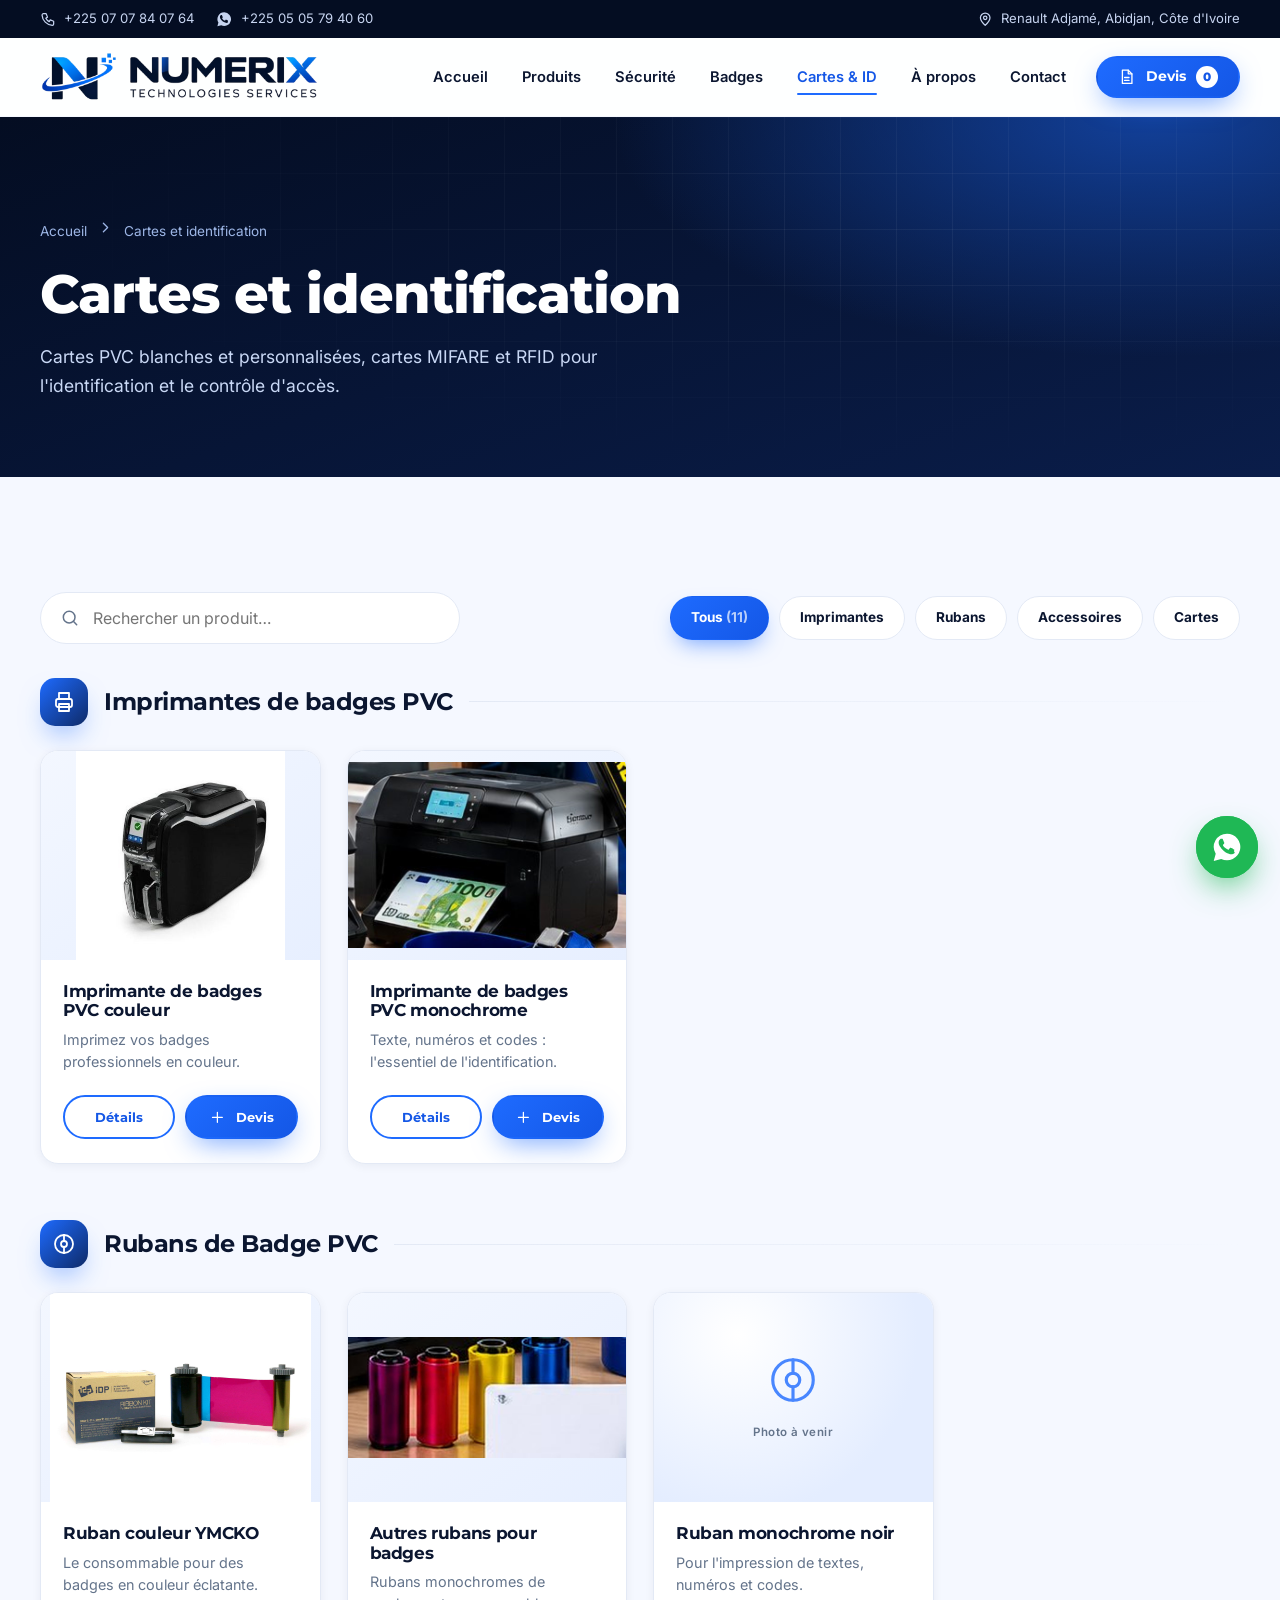
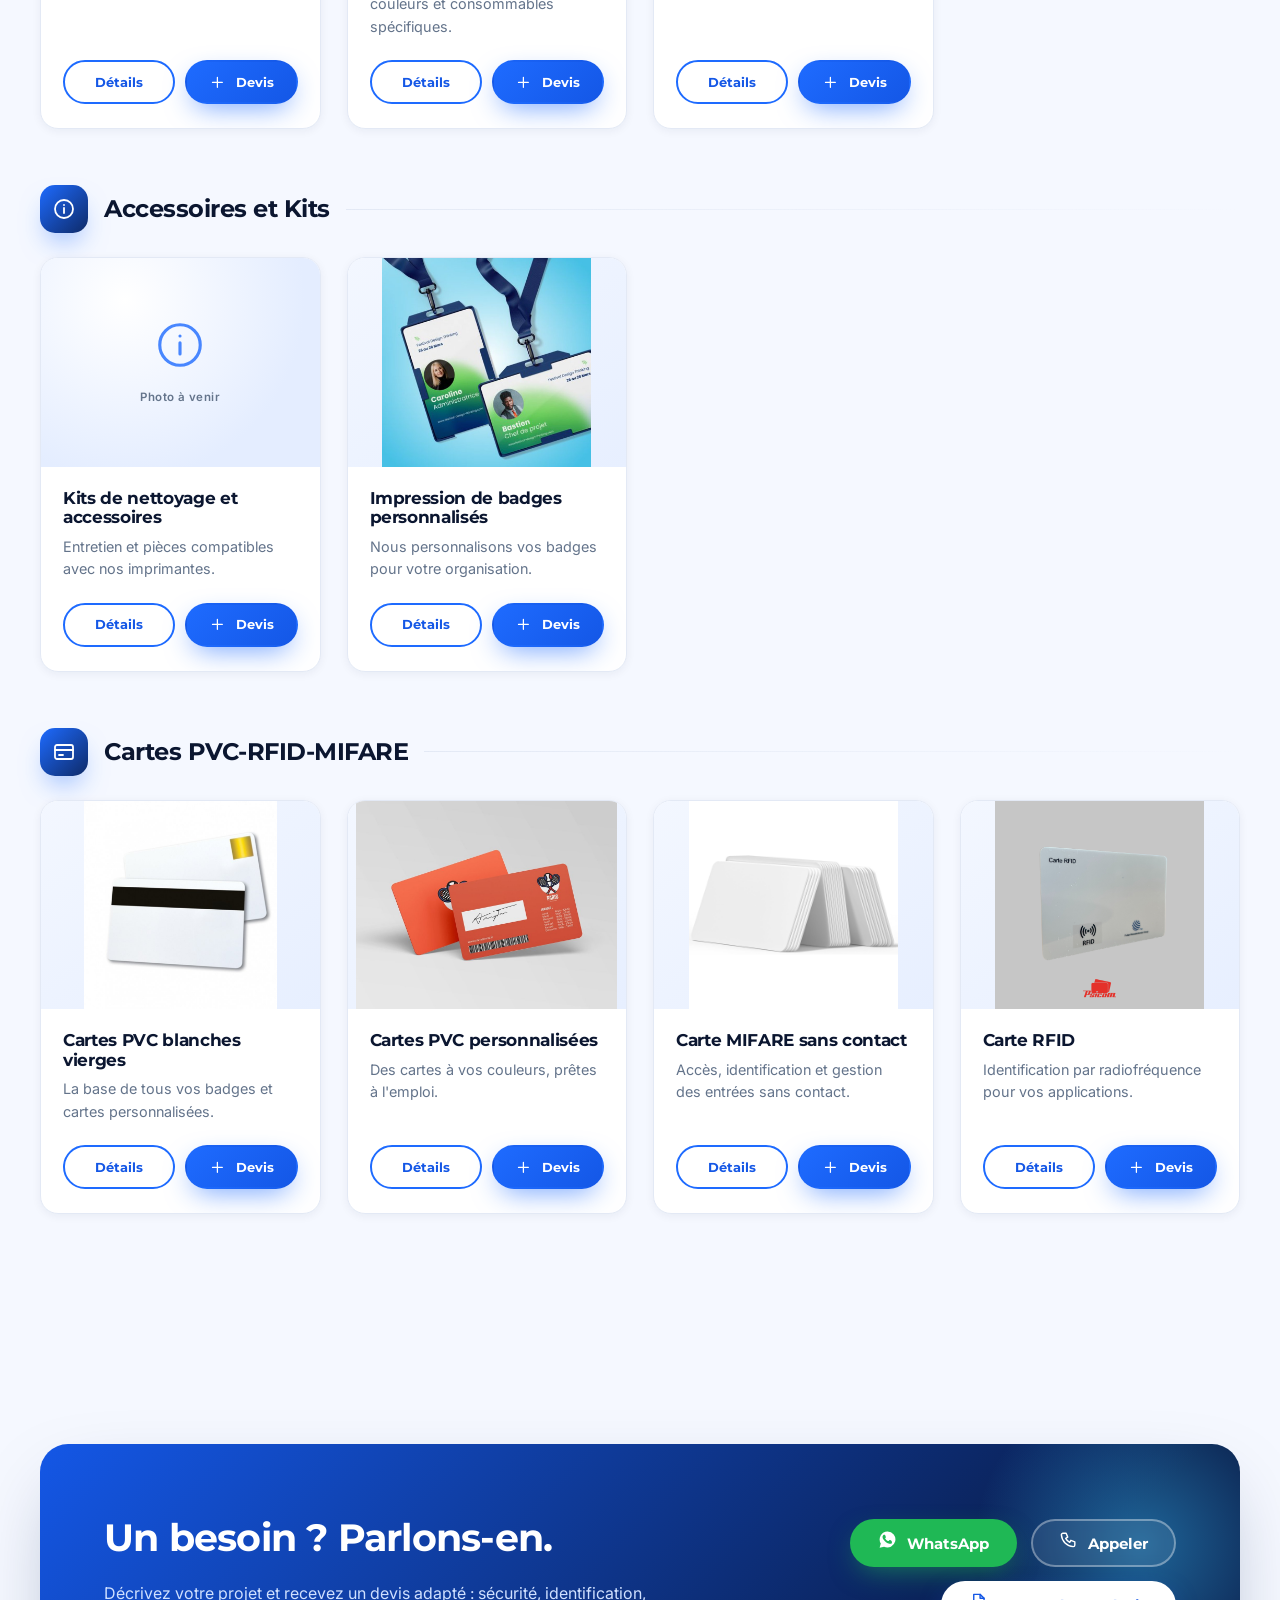
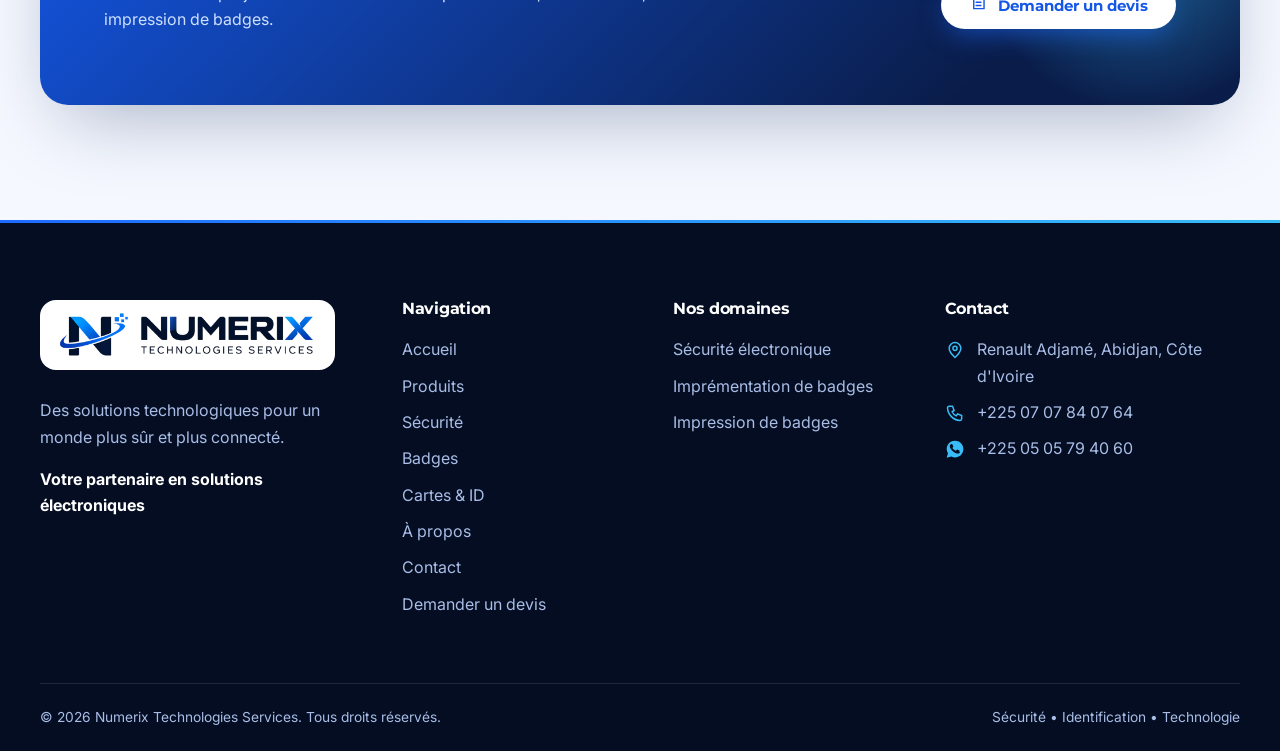
==== commit 17a350de: "Restructuration du catalogue produits selon organisation Vente - Reorganisation des produits dans 3 " ====
--- a/cartes.html
+++ b/cartes.html
@@ -27,7 +27,7 @@
   <h1 data-reveal>Cartes et identification</h1>
   <p data-reveal style="--d:.1s">Cartes PVC blanches et personnalisées, cartes MIFARE et RFID pour l'identification et le contrôle d'accès.</p>
 </div></section>
-<section class="section"><div class="container"><div id="catalog" data-group="cartes"></div></div></section>
+<section class="section"><div class="container"><div id="catalog" data-group="badges"></div></div></section>
 <section class="section"><div class="container">
   <div class="cta" data-reveal="zoom">
     <div>
